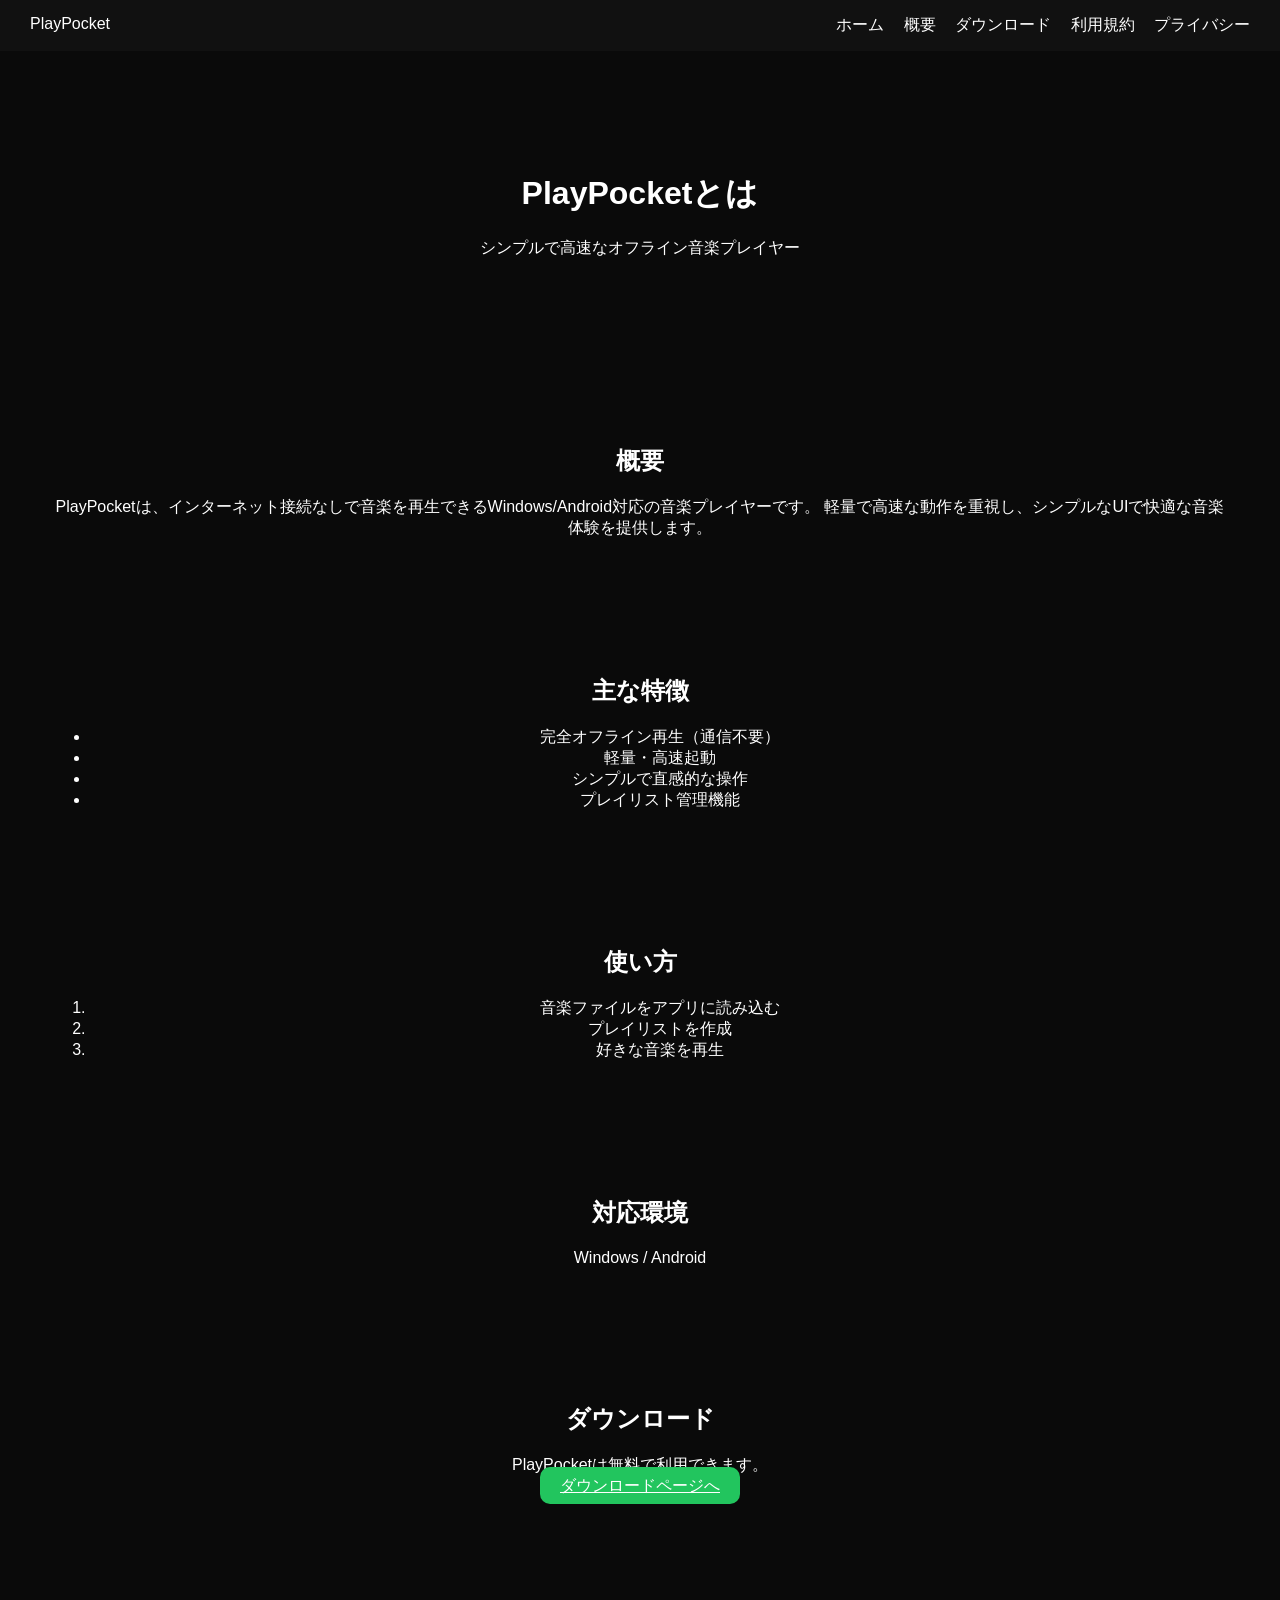
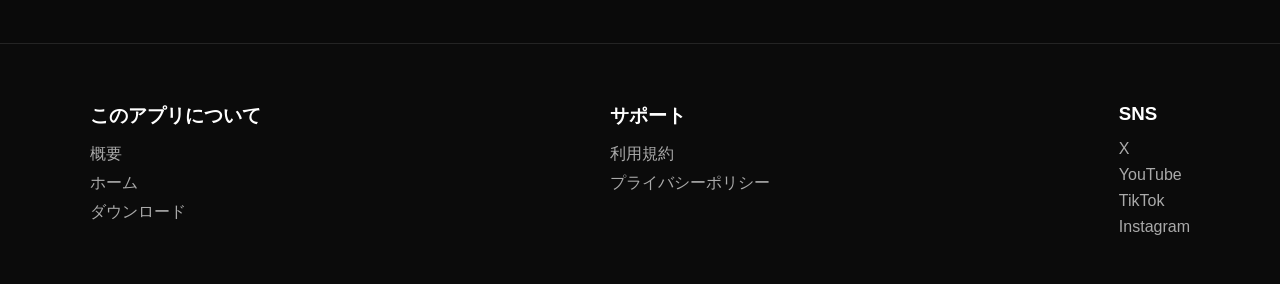
==== about.html @ b7de3e64 "Create about.html" ====
<!DOCTYPE html>
<html lang="ja">
<head>
  <meta charset="UTF-8">
  <meta name="viewport" content="width=device-width, initial-scale=1.0">

  <title>PlayPocketとは | オフライン音楽プレイヤー</title>
  <meta name="description" content="PlayPocketの概要ページ。Windows/Android対応の軽量オフライン音楽プレイヤーの特徴や使い方を紹介。">
  <link rel="stylesheet" href="style.css">
  <link rel="icon" href="icon.png">
</head>

<body>

<nav class="navbar">
  <div class="logo">PlayPocket</div>
  <div class="nav-links">
    <a href="index.html">ホーム</a>
    <a href="about.html">概要</a>
    <a href="download.html">ダウンロード</a>
    <a href="tos.html">利用規約</a>
    <a href="privacy.html">プライバシー</a>
  </div>
</nav>

<header class="hero">
  <h1 class="fade-in">PlayPocketとは</h1>
  <p class="fade-in delay">シンプルで高速なオフライン音楽プレイヤー</p>
</header>

<section class="page">
  <h2>概要</h2>
  <p>
    PlayPocketは、インターネット接続なしで音楽を再生できるWindows/Android対応の音楽プレイヤーです。
    軽量で高速な動作を重視し、シンプルなUIで快適な音楽体験を提供します。
  </p>
</section>

<section class="page">
  <h2>主な特徴</h2>
  <ul>
    <li>完全オフライン再生（通信不要）</li>
    <li>軽量・高速起動</li>
    <li>シンプルで直感的な操作</li>
    <li>プレイリスト管理機能</li>
  </ul>
</section>

<section class="page">
  <h2>使い方</h2>
  <ol>
    <li>音楽ファイルをアプリに読み込む</li>
    <li>プレイリストを作成</li>
    <li>好きな音楽を再生</li>
  </ol>
</section>

<section class="page">
  <h2>対応環境</h2>
  <p>Windows / Android</p>
</section>

<section class="page">
  <h2>ダウンロード</h2>
  <p>
    PlayPocketは無料で利用できます。<br>
    <a href="download.html" class="btn">ダウンロードページへ</a>
  </p>
</section>

<footer class="site-footer">
  <div class="footer-inner">

    <div class="footer-col">
      <h3>このアプリについて</h3>
      <a href="about.html">概要</a>
      <a href="index.html">ホーム</a>
      <a href="download.html">ダウンロード</a>
    </div>

    <div class="footer-col">
      <h3>サポート</h3>
      <a href="tos.html">利用規約</a>
      <a href="privacy.html">プライバシーポリシー</a>
    </div>

    <div class="footer-col">
      <h3>SNS</h3>
      <a href="https://x.com/takkunlego0916" target="_blank">X</a>
      <a href="https://www.youtube.com/@Takkunlego0916" target="_blank">YouTube</a>
      <a href="https://www.tiktok.com/@takkunlego0916" target="_blank">TikTok</a>
      <a href="https://www.instagram.com/takkunmcjp" target="_blank">Instagram</a>
    </div>

  </div>
</footer>

</body>
</html>
---- style.css ----
body {
  margin: 0;
  font-family: sans-serif;
  background: #0a0a0a;
  color: white;
}

.navbar {
  display: flex;
  justify-content: space-between;
  padding: 15px 30px;
  background: #111;
  position: sticky;
  top: 0;
}

.nav-links a {
  margin-left: 15px;
  color: white;
  text-decoration: none;
}

.hero {
  text-align: center;
  padding: 100px 20px;
}

.btn {
  background: #22c55e;
  padding: 10px 20px;
  border-radius: 10px;
  color: white;
  border: none;
  cursor: pointer;
  transition: 0.3s;
}

.btn:hover {
  transform: scale(1.1);
}

.grid {
  display: flex;
  justify-content: center;
  gap: 20px;
}

.card {
  background: #111;
  padding: 20px;
  border-radius: 10px;
  transition: 0.3s;
}

.card:hover {
  transform: translateY(-5px);
}

.fade-in {
  opacity: 0;
  animation: fade 1s forwards;
}

.delay { animation-delay: 0.5s; }
.delay2 { animation-delay: 1s; }

@keyframes fade {
  to { opacity: 1; }
}

.page, .download {
  padding: 50px;
  text-align: center;
}

.sub {
  color: #aaa;
  margin-bottom: 20px;
}

.counter-box {
  background: #111;
  padding: 20px;
  border-radius: 12px;
  margin: 20px auto;
  width: fit-content;
}

.counter-box span {
  font-size: 24px;
  font-weight: bold;
}

.download-buttons {
  margin: 30px 0;
}

.btn.big {
  font-size: 18px;
  padding: 15px 30px;
}

.os-text {
  margin-top: 10px;
  color: #ccc;
}

.note {
  margin-top: 30px;
  font-size: 14px;
  color: #888;
}

.visual-footer {
  margin-top: 80px;
  height: 300px;

  background: url("footer.jpg") center/cover no-repeat;
  position: relative;
}

.visual-footer::before {
  content: "";
  position: absolute;
  inset: 0;
  background: rgba(0, 0, 0, 0.6);
}

.visual-footer .overlay {
  position: relative;
  z-index: 1;

  height: 100%;
  display: flex;
  flex-direction: column;
  justify-content: center;
  align-items: center;

  text-align: center;
}

.visual-footer h2 {
  font-size: 32px;
  margin-bottom: 10px;
}

.visual-footer p {
  color: #ccc;
}

.site-footer {
  margin-top: 80px;
  padding: 40px 20px;
  background: #0b0b0b;
  border-top: 1px solid rgba(255,255,255,0.1);
}

.footer-inner {
  max-width: 1100px;
  margin: 0 auto;
  display: flex;
  gap: 40px;
  justify-content: space-between;
}

.footer-col h3 {
  margin-bottom: 15px;
}

.footer-col a {
  display: block;
  color: #aaa;
  text-decoration: none;
  margin: 8px 0;
  transition: 0.2s;
}

.footer-col a:hover {
  color: white;
}

.social-link {
  display: flex !important;
  align-items: center;
  gap: 10px;
}

.social-link svg {
  width: 18px;
  height: 18px;
  fill: white;
}
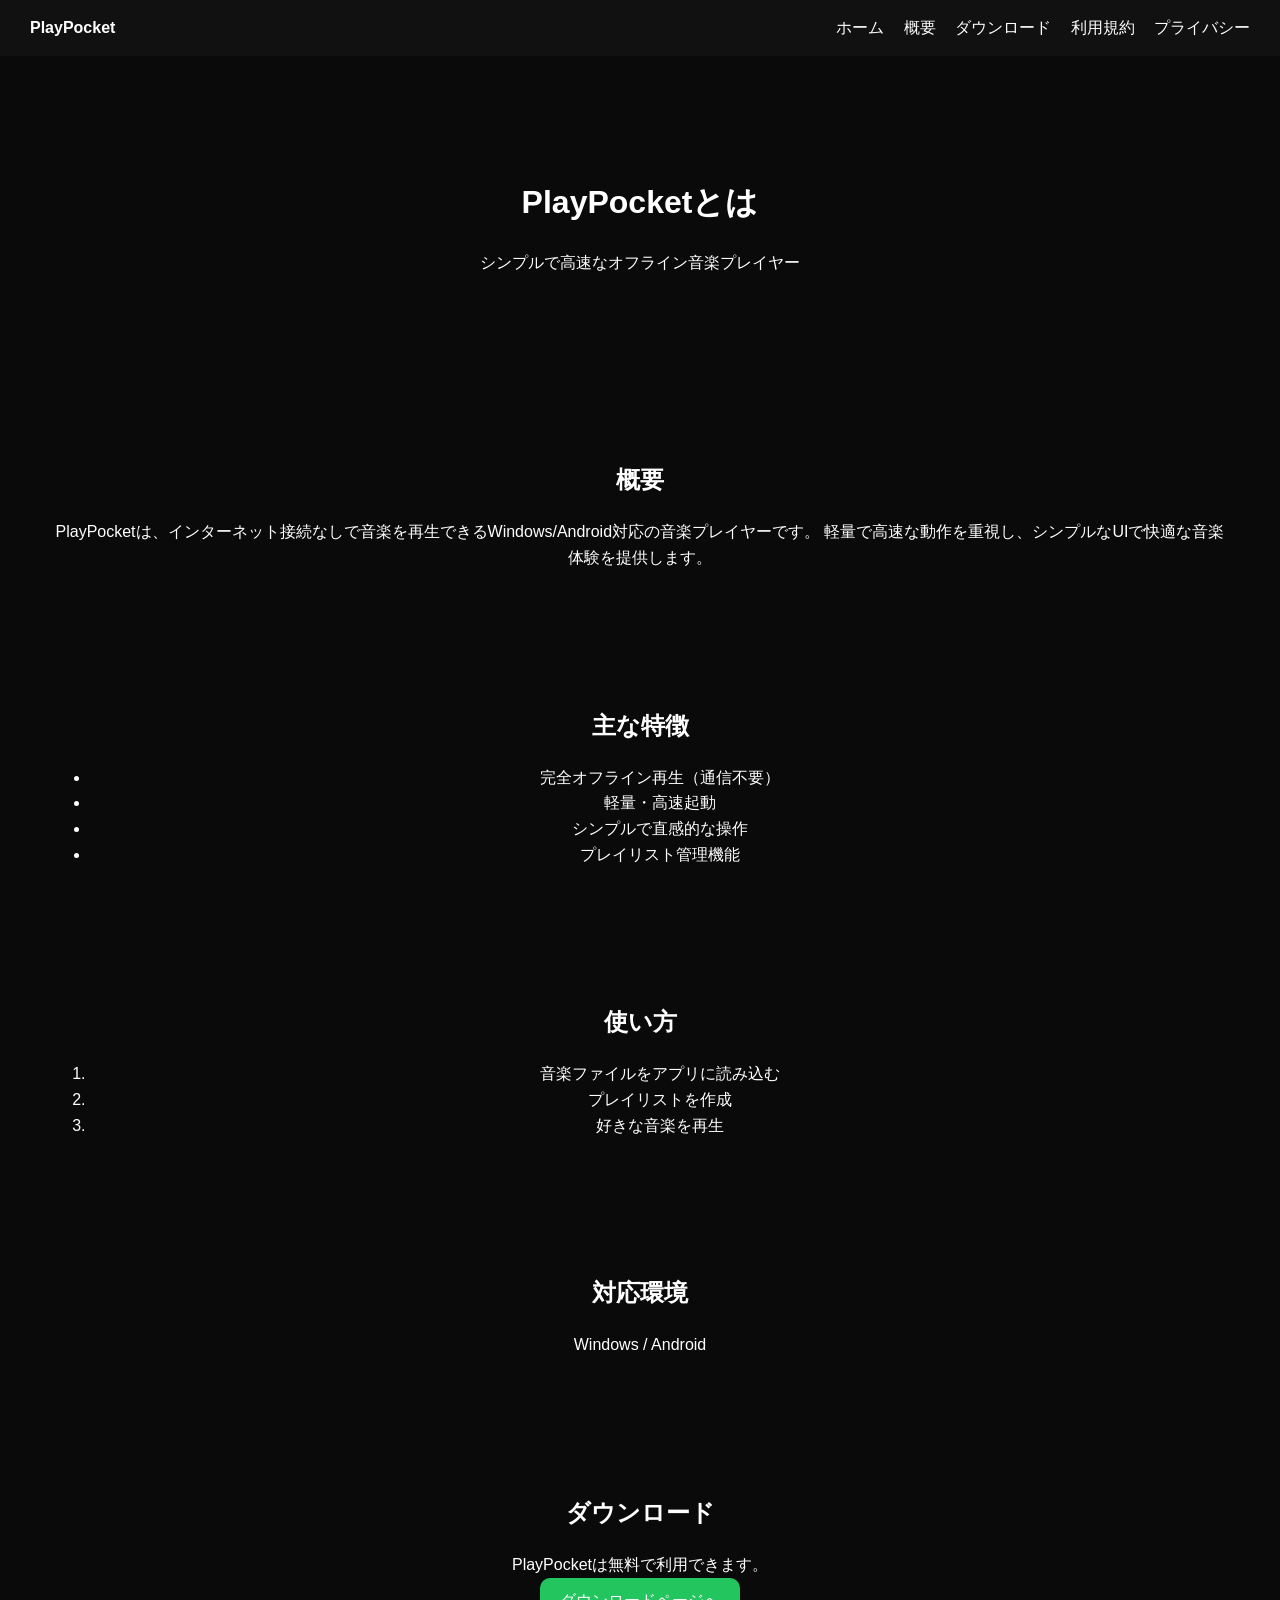
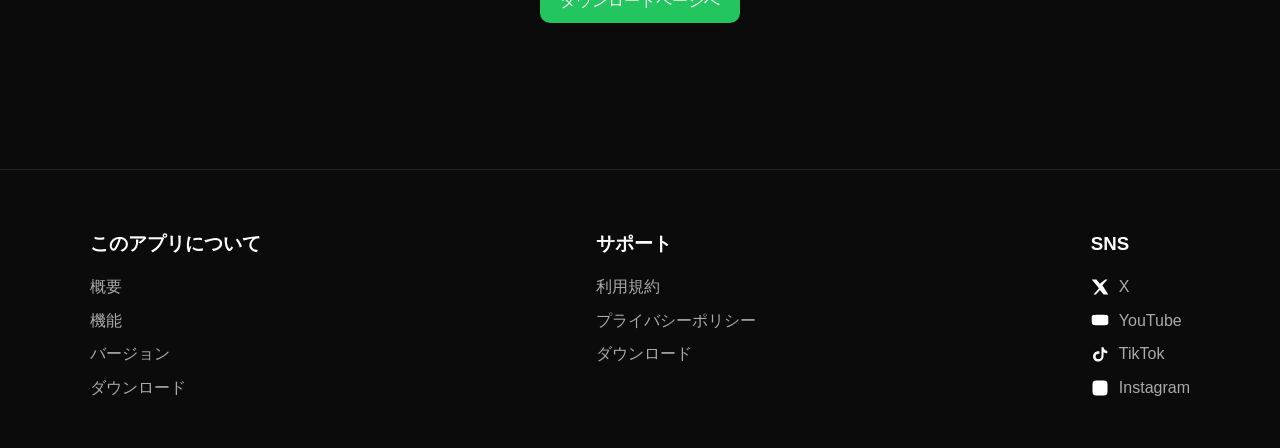
==== commit 12e9743a: "Update about.html" ====
--- a/about.html
+++ b/about.html
@@ -74,7 +74,8 @@
     <div class="footer-col">
       <h3>このアプリについて</h3>
       <a href="about.html">概要</a>
-      <a href="index.html">ホーム</a>
+      <a href="features.html">機能</a>
+      <a href="version.html">バージョン</a>
       <a href="download.html">ダウンロード</a>
     </div>
 
@@ -82,14 +83,32 @@
       <h3>サポート</h3>
       <a href="tos.html">利用規約</a>
       <a href="privacy.html">プライバシーポリシー</a>
+      <a href="download.html">ダウンロード</a>
     </div>
 
     <div class="footer-col">
       <h3>SNS</h3>
-      <a href="https://x.com/takkunlego0916" target="_blank">X</a>
-      <a href="https://www.youtube.com/@Takkunlego0916" target="_blank">YouTube</a>
-      <a href="https://www.tiktok.com/@takkunlego0916" target="_blank">TikTok</a>
-      <a href="https://www.instagram.com/takkunmcjp" target="_blank">Instagram</a>
+
+      <a class="social-link" href="https://x.com/Takkunlego0916" target="_blank">
+        <svg viewBox="0 0 24 24"><path d="M18.9 2H22l-6.8 7.8L23 22h-6.2l-4.9-6.1L6.5 22H3.4l7.3-8.4L1 2h6.3l4.4 5.5L18.9 2Z"/></svg>
+        X
+      </a>
+
+      <a class="social-link" href="https://www.youtube.com/@Takkunlego0916" target="_blank">
+        <svg viewBox="0 0 24 24"><path d="M23 7.5a3 3 0 0 0-2.1-2.1C19 5 12 5 12 5s-7 0-8.9.4A3 3 0 0 0 1 7.5 31.3 31.3 0 0 0 1 12a31.3 31.3 0 0 0 .4 4.5 3 3 0 0 0 2.1 2.1C5.9 19 12 19 12 19s7 0 8.9-.4a3 3 0 0 0 2.1-2.1A31.3 31.3 0 0 0 23 12Z"/></svg>
+        YouTube
+      </a>
+
+      <a class="social-link" href="https://www.tiktok.com/@takkunlego0916" target="_blank">
+        <svg viewBox="0 0 24 24"><path d="M16.7 3c.5 2.9 2.3 4.7 5 5v3.1c-1.8.1-3.5-.4-5-1.4V15c0 4-3.2 7-7.2 7-3.8 0-6.8-3-6.8-6.7 0-3.9 3.1-6.9 7.2-6.9.5 0 1 .1 1.4.1v3.3c-.4-.1-.9-.2-1.4-.2-2.1 0-3.8 1.6-3.8 3.7 0 2 1.7 3.5 3.9 3.5 2.4 0 4-1.6 4-4.2V3Z"/></svg>
+        TikTok
+      </a>
+
+      <a class="social-link" href="https://www.instagram.com/takkunmcjp" target="_blank">
+        <svg viewBox="0 0 24 24"><path d="M7 2h10a5 5 0 0 1 5 5v10a5 5 0 0 1-5 5H7a5 5 0 0 1-5-5V7a5 5 0 0 1 5-5Z"/></svg>
+        Instagram
+      </a>
+
     </div>
 
   </div>
--- a/style.css
+++ b/style.css
@@ -3,8 +3,8 @@
   font-family: sans-serif;
   background: #0a0a0a;
   color: white;
-}
-
+  line-height: 1.6;
+}
 .navbar {
   display: flex;
   justify-content: space-between;
@@ -12,12 +12,22 @@
   background: #111;
   position: sticky;
   top: 0;
+  z-index: 1000;
+}
+
+.logo {
+  font-weight: bold;
 }
 
 .nav-links a {
   margin-left: 15px;
   color: white;
   text-decoration: none;
+  transition: 0.2s;
+}
+
+.nav-links a:hover {
+  color: #22c55e;
 }
 
 .hero {
@@ -33,27 +43,48 @@
   border: none;
   cursor: pointer;
   transition: 0.3s;
+  text-decoration: none;
+  display: inline-block;
 }
 
 .btn:hover {
   transform: scale(1.1);
+  box-shadow: 0 0 15px #22c55e66;
+}
+
+.btn.big {
+  font-size: 18px;
+  padding: 15px 30px;
+}
+
+.page, .download {
+  padding: 50px;
+  text-align: center;
+}
+
+.about, .features, .details, .screenshot, .version, .changelog {
+  padding: 60px 20px;
+  text-align: center;
 }
 
 .grid {
   display: flex;
   justify-content: center;
   gap: 20px;
+  flex-wrap: wrap;
 }
 
 .card {
   background: #111;
   padding: 20px;
-  border-radius: 10px;
-  transition: 0.3s;
+  border-radius: 12px;
+  transition: 0.3s;
+  min-width: 200px;
 }
 
 .card:hover {
   transform: translateY(-5px);
+  box-shadow: 0 0 15px rgba(255,255,255,0.1);
 }
 
 .fade-in {
@@ -68,11 +99,6 @@
   to { opacity: 1; }
 }
 
-.page, .download {
-  padding: 50px;
-  text-align: center;
-}
-
 .sub {
   color: #aaa;
   margin-bottom: 20px;
@@ -93,11 +119,6 @@
 
 .download-buttons {
   margin: 30px 0;
-}
-
-.btn.big {
-  font-size: 18px;
-  padding: 15px 30px;
 }
 
 .os-text {
@@ -111,41 +132,73 @@
   color: #888;
 }
 
-.visual-footer {
-  margin-top: 80px;
-  height: 300px;
+.screenshot img {
+  max-width: 90%;
+  border-radius: 12px;
+  margin-top: 20px;
+}
+
+.version-box {
+  background: #111;
+  padding: 20px;
+  border-radius: 12px;
+  display: inline-block;
+}
+
+.version-number {
+  font-size: 28px;
+  font-weight: bold;
+}
+
+.changelog-box {
+  background: #111;
+  padding: 20px;
+  border-radius: 12px;
+  margin-top: 20px;
+  text-align: left;
+}
+
+.image-link {
+  display: block;
+  margin: 80px auto;
+  height: 250px;
+  max-width: 900px;
 
   background: url("footer.jpg") center/cover no-repeat;
+  border-radius: 20px;
+  overflow: hidden;
   position: relative;
-}
-
-.visual-footer::before {
+  text-decoration: none;
+  transition: 0.3s;
+}
+
+.image-link::before {
   content: "";
   position: absolute;
   inset: 0;
-  background: rgba(0, 0, 0, 0.6);
-}
-
-.visual-footer .overlay {
+  background: rgba(0,0,0,0.6);
+  transition: 0.3s;
+}
+
+.image-overlay {
   position: relative;
   z-index: 1;
-
   height: 100%;
+
   display: flex;
   flex-direction: column;
   justify-content: center;
   align-items: center;
 
-  text-align: center;
-}
-
-.visual-footer h2 {
-  font-size: 32px;
-  margin-bottom: 10px;
-}
-
-.visual-footer p {
-  color: #ccc;
+  color: white;
+}
+
+.image-link:hover {
+  transform: scale(1.02);
+}
+
+.image-link:hover::before {
+  background: rgba(0,0,0,0.4);
 }
 
 .site-footer {
@@ -190,3 +243,29 @@
   height: 18px;
   fill: white;
 }
+
+@media (max-width: 768px) {
+
+  .navbar {
+    flex-direction: column;
+    align-items: center;
+  }
+
+  .nav-links {
+    margin-top: 10px;
+  }
+
+  .grid {
+    flex-direction: column;
+    align-items: center;
+  }
+
+  .footer-inner {
+    flex-direction: column;
+    text-align: center;
+  }
+
+  .image-link {
+    height: 180px;
+  }
+}
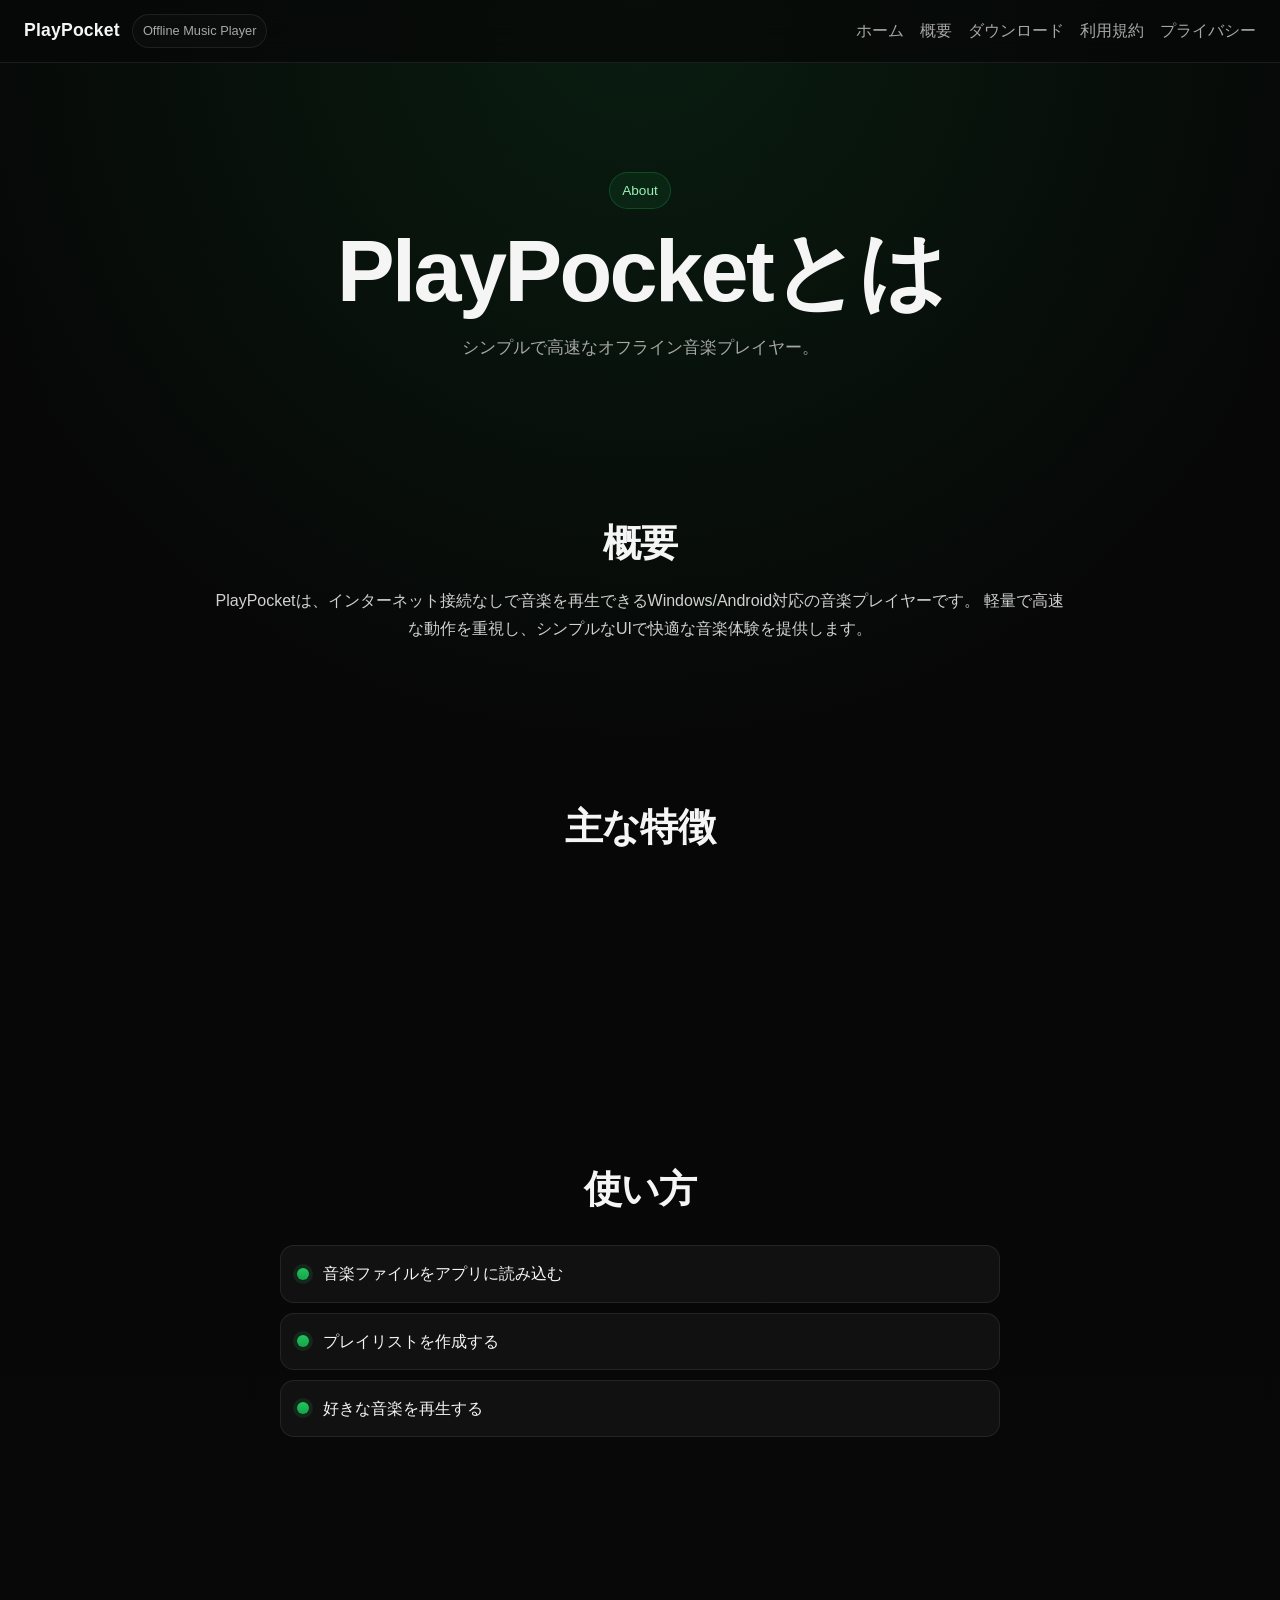
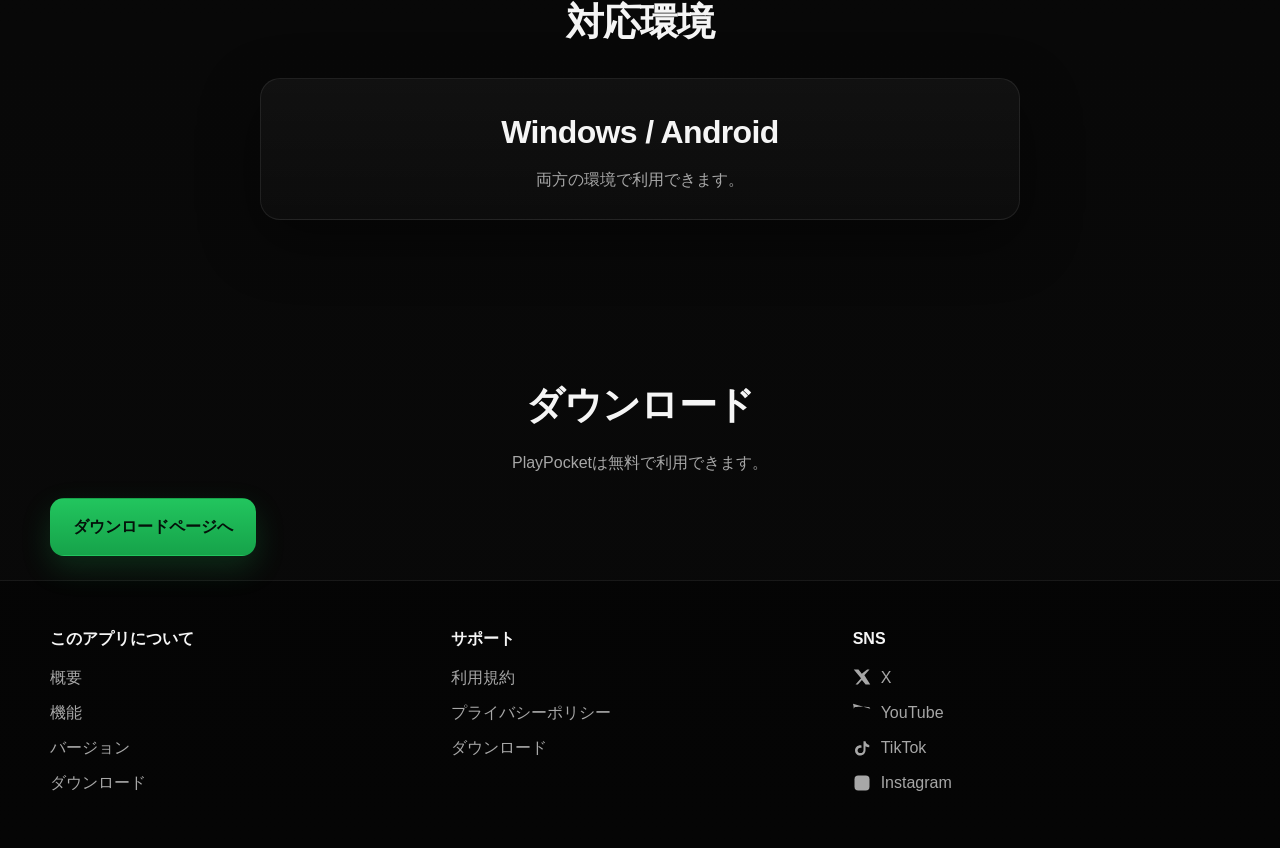
==== commit 279c086f: "Update about.html" ====
--- a/about.html
+++ b/about.html
@@ -6,71 +6,109 @@
 
   <title>PlayPocketとは | オフライン音楽プレイヤー</title>
   <meta name="description" content="PlayPocketの概要ページ。Windows/Android対応の軽量オフライン音楽プレイヤーの特徴や使い方を紹介。">
+  <meta name="robots" content="index, follow">
+  <meta name="theme-color" content="#0a0a0a">
+
+  <meta property="og:title" content="PlayPocketとは | オフライン音楽プレイヤー">
+  <meta property="og:description" content="Windows/Android対応の軽量オフライン音楽プレイヤー">
+  <meta property="og:type" content="website">
+  <meta property="og:url" content="https://playpocket.f5.si/about.html">
+  <meta property="og:image" content="https://playpocket.f5.si/icon.png">
+
+  <link rel="canonical" href="https://playpocket.f5.si/about.html">
   <link rel="stylesheet" href="style.css">
   <link rel="icon" href="icon.png">
 </head>
-
 <body>
 
-<nav class="navbar">
-  <div class="logo">PlayPocket</div>
-  <div class="nav-links">
+<header class="navbar">
+  <div class="nav-left">
+    <div class="logo">PlayPocket</div>
+    <span class="brand-badge">Offline Music Player</span>
+  </div>
+
+  <nav class="nav-links" aria-label="メインナビゲーション">
     <a href="index.html">ホーム</a>
     <a href="about.html">概要</a>
     <a href="download.html">ダウンロード</a>
     <a href="tos.html">利用規約</a>
     <a href="privacy.html">プライバシー</a>
-  </div>
-</nav>
-
-<header class="hero">
-  <h1 class="fade-in">PlayPocketとは</h1>
-  <p class="fade-in delay">シンプルで高速なオフライン音楽プレイヤー</p>
+  </nav>
 </header>
 
-<section class="page">
-  <h2>概要</h2>
-  <p>
-    PlayPocketは、インターネット接続なしで音楽を再生できるWindows/Android対応の音楽プレイヤーです。
-    軽量で高速な動作を重視し、シンプルなUIで快適な音楽体験を提供します。
-  </p>
-</section>
+<main>
+  <header class="hero">
+    <div class="hero-content">
+      <p class="eyebrow fade-in">About</p>
+      <h1 class="fade-in delay">PlayPocketとは</h1>
+      <p class="hero-text fade-in delay2">シンプルで高速なオフライン音楽プレイヤー。</p>
+    </div>
+  </header>
 
-<section class="page">
-  <h2>主な特徴</h2>
-  <ul>
-    <li>完全オフライン再生（通信不要）</li>
-    <li>軽量・高速起動</li>
-    <li>シンプルで直感的な操作</li>
-    <li>プレイリスト管理機能</li>
-  </ul>
-</section>
+  <section class="section about">
+    <div class="section-inner">
+      <h2>概要</h2>
+      <p>
+        PlayPocketは、インターネット接続なしで音楽を再生できるWindows/Android対応の音楽プレイヤーです。
+        軽量で高速な動作を重視し、シンプルなUIで快適な音楽体験を提供します。
+      </p>
+    </div>
+  </section>
 
-<section class="page">
-  <h2>使い方</h2>
-  <ol>
-    <li>音楽ファイルをアプリに読み込む</li>
-    <li>プレイリストを作成</li>
-    <li>好きな音楽を再生</li>
-  </ol>
-</section>
+  <section class="section features">
+    <div class="section-inner">
+      <h2>主な特徴</h2>
+      <div class="grid">
+        <article class="card reveal">
+          <h3>完全オフライン再生</h3>
+          <p>通信不要で再生できます。</p>
+        </article>
 
-<section class="page">
-  <h2>対応環境</h2>
-  <p>Windows / Android</p>
-</section>
+        <article class="card reveal">
+          <h3>軽量・高速起動</h3>
+          <p>無駄を抑えた設計で、快適に使えます。</p>
+        </article>
 
-<section class="page">
-  <h2>ダウンロード</h2>
-  <p>
-    PlayPocketは無料で利用できます。<br>
-    <a href="download.html" class="btn">ダウンロードページへ</a>
-  </p>
-</section>
+        <article class="card reveal">
+          <h3>シンプル操作</h3>
+          <p>直感的なUIで、初めてでも扱いやすいです。</p>
+        </article>
+      </div>
+    </div>
+  </section>
+
+  <section class="section details">
+    <div class="section-inner">
+      <h2>使い方</h2>
+      <ol class="feature-list" style="counter-reset: item;">
+        <li>音楽ファイルをアプリに読み込む</li>
+        <li>プレイリストを作成する</li>
+        <li>好きな音楽を再生する</li>
+      </ol>
+    </div>
+  </section>
+
+  <section class="section version">
+    <div class="section-inner">
+      <h2>対応環境</h2>
+      <div class="version-box">
+        <span class="version-number">Windows / Android</span>
+        <p>両方の環境で利用できます。</p>
+      </div>
+    </div>
+  </section>
+
+  <section class="section download">
+    <div class="section-inner">
+      <h2>ダウンロード</h2>
+      <p class="section-lead">PlayPocketは無料で利用できます。</p>
+      <a href="download.html" class="btn btn-primary big">ダウンロードページへ</a>
+    </div>
+  </section>
+</main>
 
 <footer class="site-footer">
   <div class="footer-inner">
-
     <div class="footer-col">
       <h3>このアプリについて</h3>
       <a href="about.html">概要</a>
@@ -89,28 +127,26 @@
     <div class="footer-col">
       <h3>SNS</h3>
 
-      <a class="social-link" href="https://x.com/Takkunlego0916" target="_blank">
-        <svg viewBox="0 0 24 24"><path d="M18.9 2H22l-6.8 7.8L23 22h-6.2l-4.9-6.1L6.5 22H3.4l7.3-8.4L1 2h6.3l4.4 5.5L18.9 2Z"/></svg>
+      <a class="social-link" href="https://x.com/Takkunlego0916" target="_blank" rel="noopener noreferrer">
+        <svg viewBox="0 0 24 24" aria-hidden="true"><path d="M18.9 2H22l-6.8 7.8L23 22h-6.2l-4.9-6.1L6.5 22H3.4l7.3-8.4L1 2h6.3l4.4 5.5L18.9 2Z"/></svg>
         X
       </a>
 
-      <a class="social-link" href="https://www.youtube.com/@Takkunlego0916" target="_blank">
-        <svg viewBox="0 0 24 24"><path d="M23 7.5a3 3 0 0 0-2.1-2.1C19 5 12 5 12 5s-7 0-8.9.4A3 3 0 0 0 1 7.5 31.3 31.3 0 0 0 1 12a31.3 31.3 0 0 0 .4 4.5 3 3 0 0 0 2.1 2.1C5.9 19 12 19 12 19s7 0 8.9-.4a3 3 0 0 0 2.1-2.1A31.3 31.3 0 0 0 23 12Z"/></svg>
+      <a class="social-link" href="https://www.youtube.com/@Takkunlego0916" target="_blank" rel="noopener noreferrer">
+        <svg viewBox="0 0 24 24" aria-hidden="true"><path d="M23 7.5a3 3 0 0 0-2.1-2.1C19 5 12 5 12 5s-7 0-8.9.4A3 3 0 0 0 1 7.5 31.3 31.3 31.3 0 0 0 1 12a31.3 31.3 0 0 0 .4 4.5 3 3 0 0 0 2.1 2.1C5.9 19 12 19 12 19s7 0 8.9-.4a3 3 0 0 0 2.1-2.1A31.3 31.3 0 0 0 23 12Z"/></svg>
         YouTube
       </a>
 
-      <a class="social-link" href="https://www.tiktok.com/@takkunlego0916" target="_blank">
-        <svg viewBox="0 0 24 24"><path d="M16.7 3c.5 2.9 2.3 4.7 5 5v3.1c-1.8.1-3.5-.4-5-1.4V15c0 4-3.2 7-7.2 7-3.8 0-6.8-3-6.8-6.7 0-3.9 3.1-6.9 7.2-6.9.5 0 1 .1 1.4.1v3.3c-.4-.1-.9-.2-1.4-.2-2.1 0-3.8 1.6-3.8 3.7 0 2 1.7 3.5 3.9 3.5 2.4 0 4-1.6 4-4.2V3Z"/></svg>
+      <a class="social-link" href="https://www.tiktok.com/@takkunlego0916" target="_blank" rel="noopener noreferrer">
+        <svg viewBox="0 0 24 24" aria-hidden="true"><path d="M16.7 3c.5 2.9 2.3 4.7 5 5v3.1c-1.8.1-3.5-.4-5-1.4V15c0 4-3.2 7-7.2 7-3.8 0-6.8-3-6.8-6.7 0-3.9 3.1-6.9 7.2-6.9.5 0 1 .1 1.4.1v3.3c-.4-.1-.9-.2-1.4-.2-2.1 0-3.8 1.6-3.8 3.7 0 2 1.7 3.5 3.9 3.5 2.4 0 4-1.6 4-4.2V3Z"/></svg>
         TikTok
       </a>
 
-      <a class="social-link" href="https://www.instagram.com/takkunmcjp" target="_blank">
-        <svg viewBox="0 0 24 24"><path d="M7 2h10a5 5 0 0 1 5 5v10a5 5 0 0 1-5 5H7a5 5 0 0 1-5-5V7a5 5 0 0 1 5-5Z"/></svg>
+      <a class="social-link" href="https://www.instagram.com/takkunmcjp" target="_blank" rel="noopener noreferrer">
+        <svg viewBox="0 0 24 24" aria-hidden="true"><path d="M7 2h10a5 5 0 0 1 5 5v10a5 5 0 0 1-5 5H7a5 5 0 0 1-5-5V7a5 5 0 0 1 5-5Z"/></svg>
         Instagram
       </a>
-
     </div>
-
   </div>
 </footer>
 
--- a/style.css
+++ b/style.css
@@ -1,271 +1,584 @@
-body {
-  margin: 0;
-  font-family: sans-serif;
-  background: #0a0a0a;
-  color: white;
-  line-height: 1.6;
-}
-.navbar {
-  display: flex;
-  justify-content: space-between;
-  padding: 15px 30px;
-  background: #111;
-  position: sticky;
-  top: 0;
-  z-index: 1000;
-}
-
-.logo {
-  font-weight: bold;
-}
-
-.nav-links a {
-  margin-left: 15px;
-  color: white;
-  text-decoration: none;
-  transition: 0.2s;
-}
-
-.nav-links a:hover {
-  color: #22c55e;
-}
-
-.hero {
-  text-align: center;
-  padding: 100px 20px;
-}
-
-.btn {
-  background: #22c55e;
-  padding: 10px 20px;
-  border-radius: 10px;
-  color: white;
-  border: none;
-  cursor: pointer;
-  transition: 0.3s;
-  text-decoration: none;
-  display: inline-block;
-}
-
-.btn:hover {
-  transform: scale(1.1);
-  box-shadow: 0 0 15px #22c55e66;
-}
-
-.btn.big {
-  font-size: 18px;
-  padding: 15px 30px;
-}
-
-.page, .download {
-  padding: 50px;
-  text-align: center;
-}
-
-.about, .features, .details, .screenshot, .version, .changelog {
-  padding: 60px 20px;
-  text-align: center;
-}
-
-.grid {
-  display: flex;
-  justify-content: center;
-  gap: 20px;
-  flex-wrap: wrap;
-}
-
-.card {
-  background: #111;
-  padding: 20px;
-  border-radius: 12px;
-  transition: 0.3s;
-  min-width: 200px;
-}
-
-.card:hover {
-  transform: translateY(-5px);
-  box-shadow: 0 0 15px rgba(255,255,255,0.1);
-}
-
-.fade-in {
-  opacity: 0;
-  animation: fade 1s forwards;
-}
-
-.delay { animation-delay: 0.5s; }
-.delay2 { animation-delay: 1s; }
-
-@keyframes fade {
-  to { opacity: 1; }
-}
-
-.sub {
-  color: #aaa;
-  margin-bottom: 20px;
-}
-
-.counter-box {
-  background: #111;
-  padding: 20px;
-  border-radius: 12px;
-  margin: 20px auto;
-  width: fit-content;
-}
-
-.counter-box span {
-  font-size: 24px;
-  font-weight: bold;
-}
-
-.download-buttons {
-  margin: 30px 0;
-}
-
-.os-text {
-  margin-top: 10px;
-  color: #ccc;
-}
-
-.note {
-  margin-top: 30px;
-  font-size: 14px;
-  color: #888;
-}
-
-.screenshot img {
-  max-width: 90%;
-  border-radius: 12px;
-  margin-top: 20px;
-}
-
-.version-box {
-  background: #111;
-  padding: 20px;
-  border-radius: 12px;
-  display: inline-block;
-}
-
-.version-number {
-  font-size: 28px;
-  font-weight: bold;
-}
-
-.changelog-box {
-  background: #111;
-  padding: 20px;
-  border-radius: 12px;
-  margin-top: 20px;
-  text-align: left;
-}
-
-.image-link {
-  display: block;
-  margin: 80px auto;
-  height: 250px;
-  max-width: 900px;
-
-  background: url("footer.jpg") center/cover no-repeat;
-  border-radius: 20px;
-  overflow: hidden;
-  position: relative;
-  text-decoration: none;
-  transition: 0.3s;
-}
-
-.image-link::before {
-  content: "";
-  position: absolute;
-  inset: 0;
-  background: rgba(0,0,0,0.6);
-  transition: 0.3s;
-}
-
-.image-overlay {
-  position: relative;
-  z-index: 1;
-  height: 100%;
-
-  display: flex;
-  flex-direction: column;
-  justify-content: center;
-  align-items: center;
-
-  color: white;
-}
-
-.image-link:hover {
-  transform: scale(1.02);
-}
-
-.image-link:hover::before {
-  background: rgba(0,0,0,0.4);
-}
-
-.site-footer {
-  margin-top: 80px;
-  padding: 40px 20px;
-  background: #0b0b0b;
-  border-top: 1px solid rgba(255,255,255,0.1);
-}
-
-.footer-inner {
-  max-width: 1100px;
-  margin: 0 auto;
-  display: flex;
-  gap: 40px;
-  justify-content: space-between;
-}
-
-.footer-col h3 {
-  margin-bottom: 15px;
-}
-
-.footer-col a {
-  display: block;
-  color: #aaa;
-  text-decoration: none;
-  margin: 8px 0;
-  transition: 0.2s;
-}
-
-.footer-col a:hover {
-  color: white;
-}
-
-.social-link {
-  display: flex !important;
-  align-items: center;
-  gap: 10px;
-}
-
-.social-link svg {
-  width: 18px;
-  height: 18px;
-  fill: white;
-}
-
-@media (max-width: 768px) {
-
-  .navbar {
-    flex-direction: column;
-    align-items: center;
-  }
-
-  .nav-links {
-    margin-top: 10px;
-  }
-
-  .grid {
-    flex-direction: column;
-    align-items: center;
-  }
-
-  .footer-inner {
-    flex-direction: column;
-    text-align: center;
-  }
-
-  .image-link {
-    height: 180px;
-  }
-}
+:root{
+  --bg:#070707;
+  --bg-2:#0d0d0d;
+  --panel:#111111;
+  --panel-2:#171717;
+  --text:#f5f5f5;
+  --muted:#a7a7a7;
+  --accent:#22c55e;
+  --accent-2:#16a34a;
+  --border:rgba(255,255,255,0.08);
+  --shadow:0 20px 60px rgba(0,0,0,0.45);
+  --max-width:1180px;
+  font-family: "Segoe UI", Roboto, "Hiragino Kaku Gothic ProN", Meiryo, sans-serif;
+}
+
+*{
+  box-sizing:border-box;
+}
+
+html{
+  scroll-behavior:smooth;
+}
+
+body{
+  margin:0;
+  background:
+    radial-gradient(circle at top, rgba(34,197,94,0.12), transparent 30%),
+    linear-gradient(180deg, #060606 0%, #090909 100%);
+  color:var(--text);
+  line-height:1.7;
+  overflow-x:hidden;
+}
+
+img{
+  max-width:100%;
+  display:block;
+}
+
+a{
+  color:inherit;
+}
+
+.navbar{
+  position:sticky;
+  top:0;
+  z-index:1000;
+  display:flex;
+  justify-content:space-between;
+  align-items:center;
+  gap:20px;
+  padding:14px 24px;
+  background:rgba(8,8,8,0.72);
+  backdrop-filter:blur(16px);
+  border-bottom:1px solid var(--border);
+}
+
+.nav-left{
+  display:flex;
+  align-items:center;
+  gap:12px;
+  min-width:0;
+}
+
+.logo{
+  font-weight:800;
+  font-size:1.1rem;
+  letter-spacing:.2px;
+}
+
+.brand-badge{
+  display:inline-flex;
+  align-items:center;
+  padding:5px 10px;
+  font-size:.8rem;
+  border:1px solid var(--border);
+  border-radius:999px;
+  color:var(--muted);
+  background:rgba(255,255,255,0.02);
+}
+
+.nav-links{
+  display:flex;
+  align-items:center;
+  gap:16px;
+  flex-wrap:wrap;
+}
+
+.nav-links a{
+  color:var(--muted);
+  text-decoration:none;
+  transition:color .2s ease, transform .2s ease;
+}
+
+.nav-links a:hover{
+  color:var(--text);
+}
+
+.hero{
+  padding:96px 20px 72px;
+}
+
+.hero-content{
+  max-width:var(--max-width);
+  margin:0 auto;
+  text-align:center;
+}
+
+.eyebrow{
+  display:inline-block;
+  padding:6px 12px;
+  border-radius:999px;
+  border:1px solid rgba(34,197,94,0.24);
+  background:rgba(34,197,94,0.08);
+  color:#9ef0b7;
+  font-size:.85rem;
+  margin-bottom:18px;
+}
+
+.hero h1{
+  margin:0;
+  font-size:clamp(2.6rem, 7vw, 5.4rem);
+  letter-spacing:-0.03em;
+  line-height:1.02;
+}
+
+.hero-text{
+  max-width:760px;
+  margin:18px auto 0;
+  color:var(--muted);
+  font-size:1.05rem;
+}
+
+.hero-actions{
+  margin-top:30px;
+  display:flex;
+  justify-content:center;
+  gap:12px;
+  flex-wrap:wrap;
+}
+
+.btn{
+  display:inline-flex;
+  align-items:center;
+  justify-content:center;
+  gap:8px;
+  padding:12px 18px;
+  border-radius:14px;
+  text-decoration:none;
+  border:1px solid transparent;
+  cursor:pointer;
+  transition:transform .2s ease, box-shadow .2s ease, background .2s ease, border-color .2s ease;
+  font-weight:700;
+  appearance:none;
+}
+
+.btn:hover{
+  transform:translateY(-2px);
+}
+
+.btn-primary{
+  background:linear-gradient(180deg, var(--accent), var(--accent-2));
+  color:#04110a;
+  box-shadow:0 12px 30px rgba(34,197,94,0.18);
+}
+
+.btn-primary:hover{
+  box-shadow:0 16px 38px rgba(34,197,94,0.24);
+}
+
+.btn-secondary{
+  background:rgba(255,255,255,0.03);
+  color:var(--text);
+  border-color:var(--border);
+}
+
+.btn-secondary:hover{
+  background:rgba(255,255,255,0.06);
+}
+
+.big{
+  padding:14px 22px;
+  font-size:1rem;
+}
+
+.hero-stats{
+  max-width:var(--max-width);
+  margin:34px auto 0;
+  display:grid;
+  grid-template-columns:repeat(3, minmax(0, 1fr));
+  gap:14px;
+}
+
+.stat-card{
+  padding:18px;
+  border:1px solid var(--border);
+  border-radius:18px;
+  background:linear-gradient(180deg, rgba(255,255,255,0.03), rgba(255,255,255,0.015));
+  box-shadow:var(--shadow);
+  text-align:left;
+}
+
+.stat-card strong{
+  display:block;
+  font-size:1rem;
+  margin-bottom:4px;
+}
+
+.stat-card span{
+  color:var(--muted);
+  font-size:.95rem;
+}
+
+.section{
+  padding:76px 20px;
+}
+
+.section-inner{
+  max-width:var(--max-width);
+  margin:0 auto;
+}
+
+.section h2{
+  margin:0 0 12px;
+  font-size:clamp(1.7rem, 4vw, 2.4rem);
+  letter-spacing:-0.02em;
+  text-align:center;
+}
+
+.section-lead{
+  margin:0 0 22px;
+  color:var(--muted);
+  text-align:center;
+}
+
+.about p{
+  max-width:850px;
+  margin:0 auto;
+  text-align:center;
+  color:#d1d1d1;
+}
+
+.grid{
+  display:grid;
+  grid-template-columns:repeat(3, minmax(0, 1fr));
+  gap:16px;
+  margin-top:30px;
+}
+
+.card{
+  padding:24px;
+  border-radius:20px;
+  background:linear-gradient(180deg, rgba(255,255,255,0.045), rgba(255,255,255,0.02));
+  border:1px solid var(--border);
+  box-shadow:var(--shadow);
+  transition:transform .2s ease, border-color .2s ease, background .2s ease;
+}
+
+.card:hover{
+  transform:translateY(-4px);
+  border-color:rgba(34,197,94,0.24);
+  background:linear-gradient(180deg, rgba(34,197,94,0.08), rgba(255,255,255,0.02));
+}
+
+.card h3{
+  margin:0 0 8px;
+  font-size:1.1rem;
+}
+
+.card p{
+  margin:0;
+  color:var(--muted);
+}
+
+.feature-list{
+  max-width:720px;
+  margin:24px auto 0;
+  padding:0;
+  list-style:none;
+  display:grid;
+  gap:10px;
+}
+
+.feature-list li{
+  position:relative;
+  padding:14px 16px 14px 42px;
+  border-radius:14px;
+  background:var(--panel);
+  border:1px solid var(--border);
+}
+
+.feature-list li::before{
+  content:"";
+  position:absolute;
+  left:16px;
+  top:50%;
+  width:12px;
+  height:12px;
+  transform:translateY(-50%);
+  border-radius:50%;
+  background:linear-gradient(180deg, var(--accent), var(--accent-2));
+  box-shadow:0 0 0 4px rgba(34,197,94,0.12);
+}
+
+.screenshot img{
+  width:min(100%, 980px);
+  margin:28px auto 0;
+  border-radius:20px;
+  border:1px solid var(--border);
+  box-shadow:var(--shadow);
+}
+
+.version-box,
+.changelog-box,
+.counter-box{
+  margin:24px auto 0;
+  max-width:760px;
+  border-radius:20px;
+  border:1px solid var(--border);
+  background:linear-gradient(180deg, rgba(255,255,255,0.04), rgba(255,255,255,0.02));
+  box-shadow:var(--shadow);
+}
+
+.version-box{
+  padding:26px 20px;
+  text-align:center;
+}
+
+.version-number{
+  display:block;
+  font-size:2rem;
+  font-weight:800;
+  letter-spacing:-0.02em;
+}
+
+.version-box p{
+  margin:6px 0 0;
+  color:var(--muted);
+}
+
+.changelog-box{
+  padding:22px 22px 10px;
+  text-align:left;
+}
+
+.changelog-box ul{
+  margin:0;
+  padding-left:20px;
+  color:#d7d7d7;
+}
+
+.changelog-box li{
+  margin-bottom:10px;
+}
+
+.download{
+  padding-bottom:24px;
+}
+
+.counter-box{
+  padding:22px;
+  text-align:center;
+  width:min(100%, 420px);
+}
+
+.counter-box span{
+  display:block;
+  font-size:2.3rem;
+  font-weight:800;
+  line-height:1;
+  margin-bottom:8px;
+}
+
+.download-buttons{
+  margin:28px 0 8px;
+  display:flex;
+  justify-content:center;
+  gap:12px;
+  flex-wrap:wrap;
+}
+
+.os-text,
+.note{
+  text-align:center;
+  color:var(--muted);
+}
+
+.os-text{
+  margin-top:12px;
+}
+
+.image-link{
+  display:block;
+  margin:20px auto 84px;
+  max-width:var(--max-width);
+  height:260px;
+  border-radius:24px;
+  overflow:hidden;
+  position:relative;
+  text-decoration:none;
+  background:
+    linear-gradient(135deg, rgba(34,197,94,0.22), rgba(0,0,0,0.15)),
+    url("footer.jpg") center/cover no-repeat;
+  border:1px solid var(--border);
+  box-shadow:var(--shadow);
+  transition:transform .25s ease, border-color .25s ease;
+}
+
+.image-link::before{
+  content:"";
+  position:absolute;
+  inset:0;
+  background:linear-gradient(180deg, rgba(0,0,0,0.24), rgba(0,0,0,0.66));
+  transition:opacity .25s ease;
+}
+
+.image-link:hover{
+  transform:translateY(-3px) scale(1.01);
+  border-color:rgba(34,197,94,0.22);
+}
+
+.image-overlay{
+  position:relative;
+  z-index:1;
+  height:100%;
+  display:flex;
+  flex-direction:column;
+  justify-content:center;
+  align-items:center;
+  text-align:center;
+  padding:24px;
+}
+
+.image-overlay h2{
+  margin:0;
+  font-size:clamp(1.7rem, 4vw, 2.7rem);
+}
+
+.image-overlay p{
+  margin:10px 0 0;
+  color:#ededed;
+}
+
+.site-footer{
+  padding:44px 20px;
+  background:rgba(0,0,0,0.45);
+  border-top:1px solid var(--border);
+}
+
+.footer-inner{
+  max-width:var(--max-width);
+  margin:0 auto;
+  display:grid;
+  grid-template-columns:repeat(3, minmax(0, 1fr));
+  gap:24px;
+}
+
+.footer-col h3{
+  margin:0 0 12px;
+  font-size:1rem;
+}
+
+.footer-col a{
+  display:block;
+  margin:8px 0;
+  color:var(--muted);
+  text-decoration:none;
+  transition:color .2s ease;
+}
+
+.footer-col a:hover{
+  color:var(--text);
+}
+
+.social-link{
+  display:flex !important;
+  align-items:center;
+  gap:10px;
+}
+
+.social-link svg{
+  width:18px;
+  height:18px;
+  fill:currentColor;
+  flex-shrink:0;
+}
+
+.fade-in{
+  opacity:0;
+  transform:translateY(14px);
+  animation:fadeUp .8s ease forwards;
+}
+
+.delay{ animation-delay:.18s; }
+.delay2{ animation-delay:.34s; }
+.delay3{ animation-delay:.5s; }
+
+@keyframes fadeUp{
+  to{
+    opacity:1;
+    transform:translateY(0);
+  }
+}
+
+.reveal{
+  opacity:0;
+  transform:translateY(18px);
+  transition:opacity .7s ease, transform .7s ease;
+}
+
+.reveal.show{
+  opacity:1;
+  transform:translateY(0);
+}
+
+button:focus-visible,
+a:focus-visible{
+  outline:2px solid rgba(34,197,94,0.9);
+  outline-offset:3px;
+}
+
+@media (max-width: 900px){
+  .hero-stats,
+  .grid,
+  .footer-inner{
+    grid-template-columns:1fr;
+  }
+
+  .navbar{
+    flex-direction:column;
+    align-items:flex-start;
+  }
+
+  .nav-links{
+    gap:12px;
+  }
+
+  .hero{
+    padding-top:70px;
+  }
+
+  .image-link{
+    height:200px;
+    margin-bottom:60px;
+  }
+}
+
+@media (max-width: 540px){
+  .navbar{
+    padding:14px 16px;
+  }
+
+  .hero{
+    padding:62px 16px 54px;
+  }
+
+  .section{
+    padding:62px 16px;
+  }
+
+  .btn{
+    width:100%;
+  }
+
+  .hero-actions,
+  .download-buttons{
+    width:100%;
+  }
+
+  .download-buttons .btn{
+    width:100%;
+  }
+
+  .stat-card,
+  .card,
+  .version-box,
+  .changelog-box,
+  .counter-box{
+    border-radius:18px;
+  }
+
+  .brand-badge{
+    display:none;
+  }
+}
